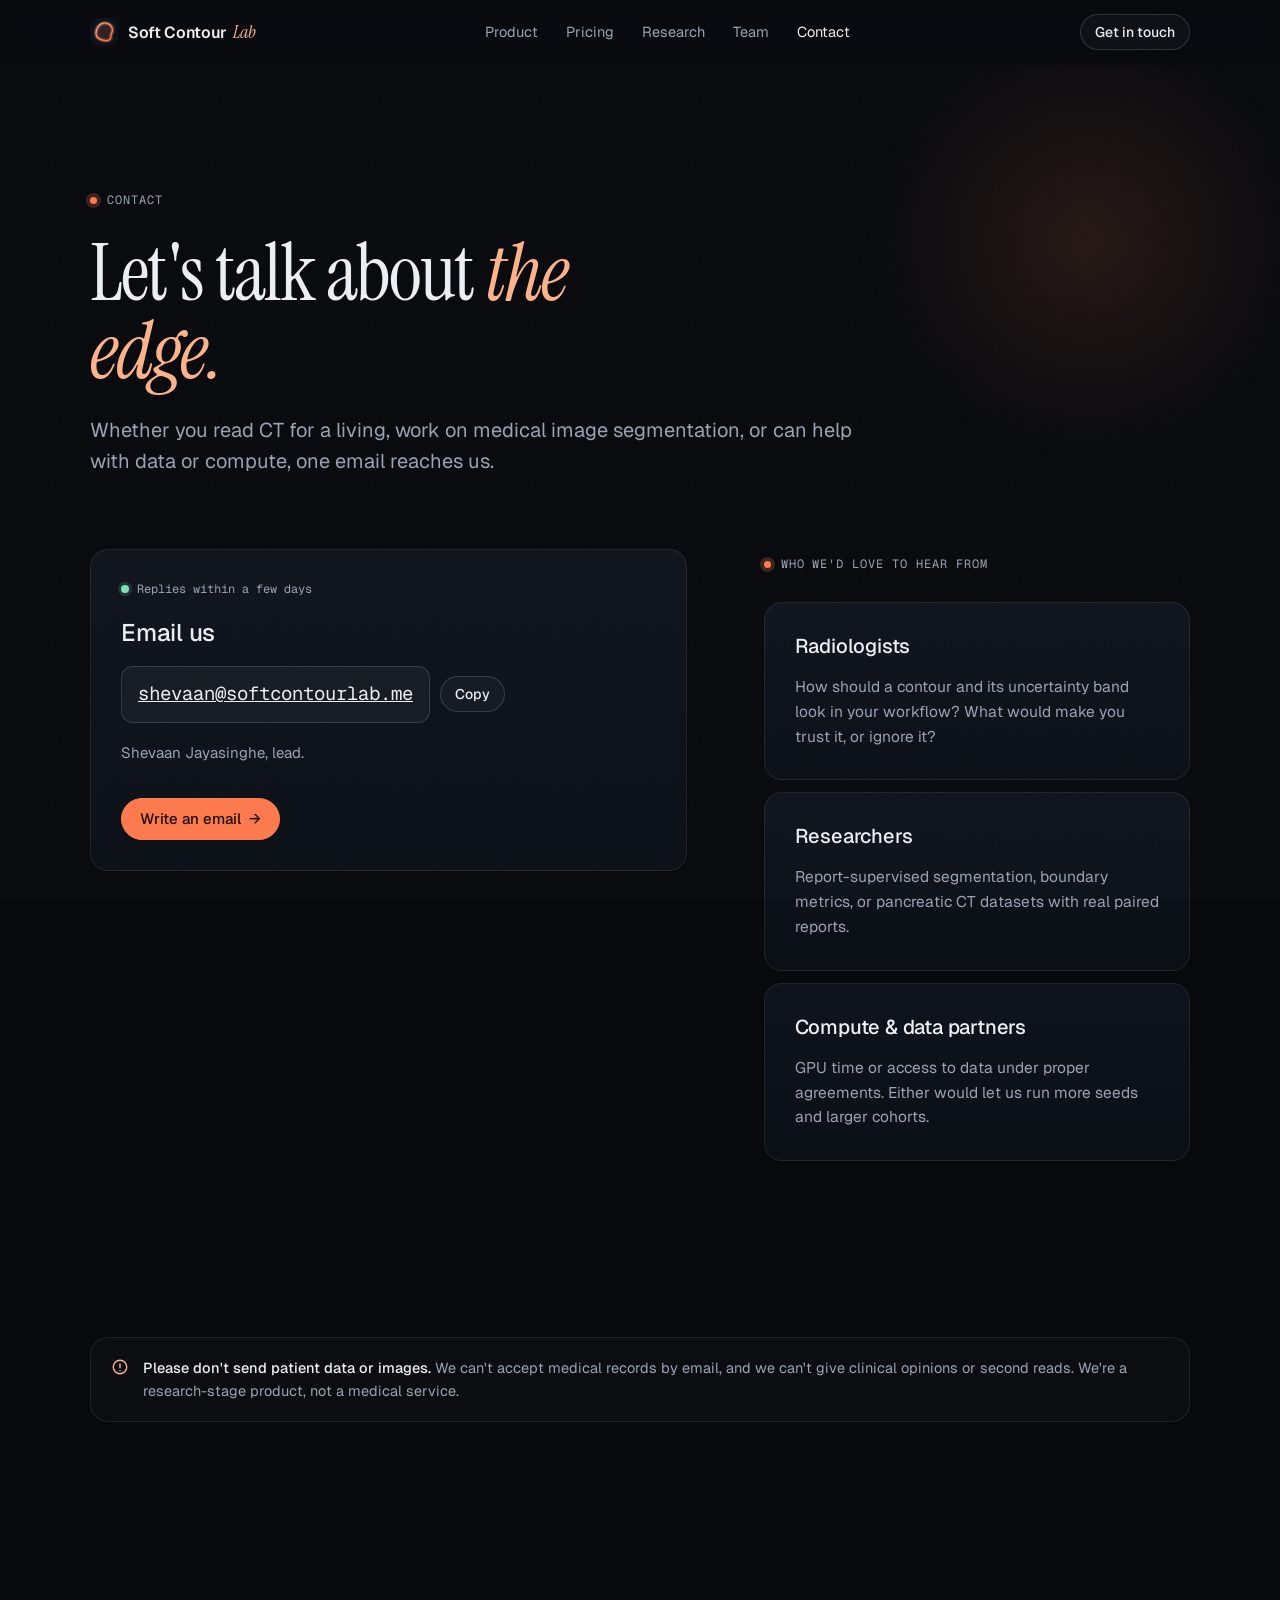
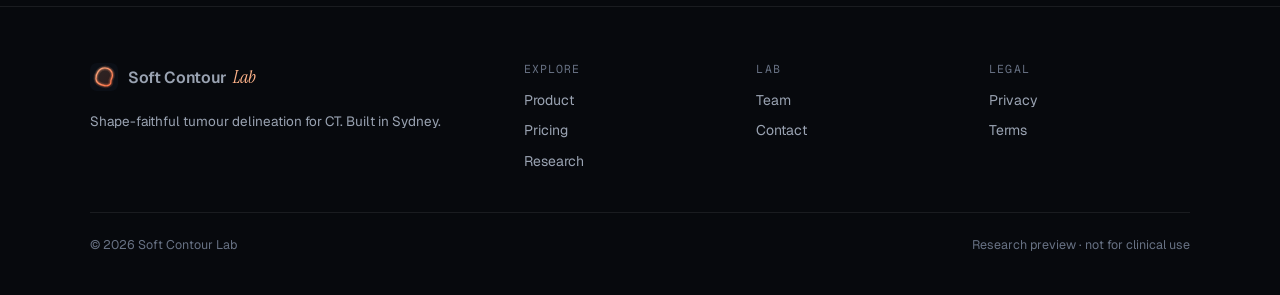
==== contact.html @ 4e27003e "Soft Contour Lab website Static multi-page site for softcontourlab.me, served by GitHub Pages from t" ====
<!doctype html>
<html lang="en-AU" class="no-js">
<head>
  <meta charset="utf-8">
  <meta name="viewport" content="width=device-width, initial-scale=1">
  <title>Contact — Soft Contour Lab</title>
  <meta name="description" content="Get in touch with Soft Contour Lab: radiologist feedback, research collaboration and partnerships.">
  <link rel="canonical" href="https://softcontourlab.me/contact.html">
  <meta property="og:type" content="website">
  <meta property="og:site_name" content="Soft Contour Lab">
  <meta property="og:title" content="Contact — Soft Contour Lab">
  <meta property="og:description" content="Radiologists, researchers and partners: we'd like to hear from you.">
  <meta property="og:image" content="https://softcontourlab.me/assets/brand/og.png">
  <meta name="theme-color" content="#07090d">
  <link rel="icon" href="assets/brand/mark.svg" type="image/svg+xml">
  <link rel="apple-touch-icon" href="assets/brand/apple-touch-icon.png">
  <link rel="preconnect" href="https://fonts.googleapis.com">
  <link rel="preconnect" href="https://fonts.gstatic.com" crossorigin>
  <link href="https://fonts.googleapis.com/css2?family=Geist:wght@400;500;600&family=Geist+Mono:wght@400;500&family=Instrument+Serif:ital@0;1&display=swap" rel="stylesheet">
  <link rel="stylesheet" href="assets/css/site.css">
</head>
<body data-page="contact">
<a class="skip" href="#main">Skip to content</a>

<header class="nav">
  <div class="wrap nav-inner">
    <a class="brand" href="./" aria-label="Soft Contour Lab home">
      <img src="assets/brand/mark.svg" alt="" width="28" height="28">
      <span class="brand-name">Soft Contour <i>Lab</i></span>
    </a>
    <nav aria-label="Primary">
      <ul class="nav-links" id="nav-links">
        <li><a href="./#product" data-page="product">Product</a></li>
        <li><a href="./#pricing" data-page="pricing">Pricing</a></li>
        <li><a href="research.html" data-page="research">Research</a></li>
        <li><a href="team.html" data-page="team">Team</a></li>
        <li><a href="contact.html" data-page="contact">Contact</a></li>
      </ul>
    </nav>
    <div class="nav-cta">
      <a class="btn btn-sm" href="contact.html">Get in touch</a>
      <button class="nav-toggle" type="button" aria-controls="nav-links" aria-expanded="false" aria-label="Menu"><span></span></button>
    </div>
  </div>
</header>

<main id="main">
  <section class="page-head">
    <div class="wrap">
      <p class="eyebrow rise r1">Contact</p>
      <h1 class="display rise r2">Let's talk about <em>the edge.</em></h1>
      <p class="lede rise r3">Whether you read CT for a living, work on medical image segmentation, or can help with data or compute, one email reaches us.</p>
    </div>
  </section>

  <section class="section-tight" style="padding-top:0">
    <div class="wrap split rev">
      <div class="card contact-card reveal">
        <!-- Needs the Namecheap alias shevaan@ → inbox (DEPLOY.md §6) before go-live. -->
        <span class="status">Replies within a few days</span>
        <h2 class="h3" style="font-size:24px">Email us</h2>
        <div class="email-row">
          <a class="email" href="mailto:shevaan@softcontourlab.me?subject=Soft%20Contour%20Lab">shevaan@softcontourlab.me</a>
          <button class="btn btn-sm" type="button" data-copy="shevaan@softcontourlab.me">Copy</button>
        </div>
        <p class="muted" style="font-size:15px">Shevaan Jayasinghe, lead.</p>
        <a class="btn btn-contour" href="mailto:shevaan@softcontourlab.me?subject=Soft%20Contour%20Lab" style="align-self:flex-start">Write an email <span class="arrow" aria-hidden="true">→</span></a>
      </div>

      <div class="stack">
        <p class="eyebrow">Who we'd love to hear from</p>
        <div class="grid" style="gap:12px">
          <article class="card reveal">
            <h3 class="h3">Radiologists</h3>
            <p class="mt-s">How should a contour and its uncertainty band look in your workflow? What would make you trust it, or ignore it?</p>
          </article>
          <article class="card reveal d1">
            <h3 class="h3">Researchers</h3>
            <p class="mt-s">Report-supervised segmentation, boundary metrics, or pancreatic CT datasets with real paired reports.</p>
          </article>
          <article class="card reveal d2">
            <h3 class="h3">Compute &amp; data partners</h3>
            <p class="mt-s">GPU time or access to data under proper agreements. Either would let us run more seeds and larger cohorts.</p>
          </article>
        </div>
      </div>
    </div>
  </section>

  <section class="section-tight">
    <div class="wrap">
      <div class="note reveal">
        <svg width="18" height="18" viewBox="0 0 24 24" fill="none" stroke="currentColor" stroke-width="1.8" stroke-linecap="round"><circle cx="12" cy="12" r="9"/><path d="M12 8v5M12 16.5v.01"/></svg>
        <div><b>Please don't send patient data or images.</b> We can't accept medical records by email, and we can't give clinical opinions or second reads. We're a research-stage product, not a medical service.</div>
      </div>
    </div>
  </section>
</main>

<footer class="footer">
  <div class="wrap">
    <div class="footer-grid">
      <div>
        <a class="brand" href="./"><img src="assets/brand/mark.svg" alt="" width="28" height="28"><span class="brand-name">Soft Contour <i>Lab</i></span></a>
        <p class="disclaimer">Shape-faithful tumour delineation for CT. Built in Sydney.</p>
      </div>
      <div>
        <h4>Explore</h4>
        <ul><li><a href="./#product">Product</a></li><li><a href="./#pricing">Pricing</a></li><li><a href="research.html">Research</a></li></ul>
      </div>
      <div>
        <h4>Lab</h4>
        <ul><li><a href="team.html">Team</a></li><li><a href="contact.html">Contact</a></li></ul>
      </div>
      <div>
        <h4>Legal</h4>
        <ul><li><a href="privacy.html">Privacy</a></li><li><a href="terms.html">Terms</a></li></ul>
      </div>
    </div>
    <div class="fine"><span>© <span id="year">2026</span> Soft Contour Lab</span><span>Research preview · not for clinical use</span></div>
  </div>
</footer>

<script src="assets/js/site.js" defer></script>
</body>
</html>
---- assets/css/site.css ----
/* Soft Contour Lab — "reading room" design system.
   Greyscale everywhere; warm coral is reserved for the contour, like an overlay on a CT. */

:root {
  --bg: #07090d;
  --bg-2: #0b0f16;
  --panel: #0f141c;
  --panel-2: #141a24;
  --line: rgba(255, 255, 255, 0.08);
  --line-2: rgba(255, 255, 255, 0.14);
  --text: #eceff4;
  --muted: #9aa3b2;
  --dim: #677183;
  --contour: #ff7a4d;
  --contour-soft: #ffb38a;
  --contour-glow: rgba(255, 122, 77, 0.22);
  --prior: #8fb3ff;          /* the "hard sphere" baseline colour */
  --ok: #7ee0b5;
  --radius: 18px;
  --radius-sm: 10px;
  --maxw: 1180px;
  --gutter: clamp(16px, 4vw, 40px);
  --font-sans: "Geist", ui-sans-serif, system-ui, -apple-system, "Segoe UI", sans-serif;
  --font-serif: "Instrument Serif", ui-serif, Georgia, serif;
  --font-mono: "Geist Mono", ui-monospace, "SF Mono", Menlo, monospace;
  color-scheme: dark;
}

*, *::before, *::after { box-sizing: border-box; }
html { -webkit-text-size-adjust: 100%; scroll-behavior: smooth; }
@media (prefers-reduced-motion: reduce) { html { scroll-behavior: auto; } }

body {
  margin: 0;
  background: var(--bg);
  color: var(--text);
  font-family: var(--font-sans);
  font-size: 17px;
  line-height: 1.6;
  -webkit-font-smoothing: antialiased;
  text-rendering: optimizeLegibility;
  overflow-x: hidden;
}

/* film grain, very faint — gives the dark a scanner-room texture */
body::before {
  content: "";
  position: fixed; inset: 0;
  pointer-events: none; z-index: 100;
  opacity: 0.035;
  background-image: url("data:image/svg+xml,%3Csvg xmlns='http://www.w3.org/2000/svg' width='160' height='160'%3E%3Cfilter id='n'%3E%3CfeTurbulence type='fractalNoise' baseFrequency='.9' numOctaves='2' stitchTiles='stitch'/%3E%3C/filter%3E%3Crect width='100%25' height='100%25' filter='url(%23n)'/%3E%3C/svg%3E");
}

img, svg, canvas { display: block; max-width: 100%; }
a { color: inherit; }
::selection { background: var(--contour); color: #120804; }
:focus-visible { outline: 2px solid var(--contour); outline-offset: 3px; border-radius: 6px; }

.skip {
  position: absolute; left: -999px; top: 8px; z-index: 200;
  background: var(--text); color: var(--bg); padding: 8px 14px; border-radius: 8px;
}
.skip:focus { left: 8px; }

.wrap { max-width: var(--maxw); margin: 0 auto; padding: 0 var(--gutter); }

/* ───────── type ───────── */
h1, h2, h3, h4 { margin: 0; font-weight: 500; letter-spacing: -0.02em; line-height: 1.08; }
.display {
  font-family: var(--font-serif);
  font-weight: 400;
  font-size: clamp(44px, 7.4vw, 92px);
  letter-spacing: -0.025em;
  line-height: 0.98;
}
.display em, .h2 em { font-style: italic; color: var(--contour-soft); }
.h2 {
  font-family: var(--font-serif);
  font-weight: 400;
  font-size: clamp(34px, 4.6vw, 56px);
  letter-spacing: -0.02em;
  line-height: 1.02;
}
.h3 { font-size: 20px; letter-spacing: -0.01em; line-height: 1.3; }
.lede { font-size: clamp(17px, 1.6vw, 20px); color: var(--muted); max-width: 62ch; line-height: 1.55; }
.muted { color: var(--muted); }
.dim { color: var(--dim); }
p { margin: 0 0 1em; }
p:last-child { margin-bottom: 0; }

.eyebrow {
  display: inline-flex; align-items: center; gap: 10px;
  font-family: var(--font-mono);
  font-size: 12px; letter-spacing: 0.08em; text-transform: uppercase;
  color: var(--muted);
}
.eyebrow::before {
  content: ""; width: 7px; height: 7px; border-radius: 50%;
  background: var(--contour);
  box-shadow: 0 0 0 4px var(--contour-glow);
}
.mono { font-family: var(--font-mono); font-size: 13px; letter-spacing: 0.01em; }

/* ───────── nav ───────── */
.nav {
  position: sticky; top: 0; z-index: 50;
  backdrop-filter: saturate(140%) blur(14px);
  -webkit-backdrop-filter: saturate(140%) blur(14px);
  background: rgba(7, 9, 13, 0.72);
  border-bottom: 1px solid transparent;
  transition: border-color 0.3s;
}
.nav.scrolled { border-bottom-color: var(--line); }
.nav-inner { display: flex; align-items: center; justify-content: space-between; height: 64px; gap: 24px; }
.brand { display: inline-flex; align-items: center; gap: 10px; text-decoration: none; }
.brand img { width: 28px; height: 28px; }
.brand-name { font-weight: 600; font-size: 16px; letter-spacing: -0.02em; white-space: nowrap; }
.brand-name i { font-family: var(--font-serif); font-weight: 400; font-size: 18px; color: var(--contour-soft); margin-left: 2px; }

.nav-links { display: flex; align-items: center; gap: 4px; list-style: none; margin: 0; padding: 0; }
.nav-links a {
  display: block; padding: 8px 12px; border-radius: 8px;
  font-size: 14.5px; color: var(--muted); text-decoration: none;
  transition: color 0.2s, background 0.2s;
}
.nav-links a:hover { color: var(--text); background: rgba(255,255,255,0.04); }
.nav-links a[aria-current="page"] { color: var(--text); }
.nav-cta { display: flex; align-items: center; gap: 10px; }
.nav-toggle {
  display: none; width: 40px; height: 40px; border-radius: 10px;
  border: 1px solid var(--line-2); background: transparent; color: var(--text); cursor: pointer;
}
.nav-toggle span, .nav-toggle span::before, .nav-toggle span::after {
  display: block; width: 16px; height: 1.5px; background: currentColor; margin: 0 auto; position: relative; transition: transform .25s;
}
.nav-toggle span::before, .nav-toggle span::after { content: ""; position: absolute; left: 0; }
.nav-toggle span::before { top: -5px; }
.nav-toggle span::after { top: 5px; }
.nav-toggle[aria-expanded="true"] span { background: transparent; }
.nav-toggle[aria-expanded="true"] span::before { transform: translateY(5px) rotate(45deg); }
.nav-toggle[aria-expanded="true"] span::after { transform: translateY(-5px) rotate(-45deg); }

@media (max-width: 860px) {
  .nav-toggle { display: block; }
  .nav-cta .btn { display: none; }
  .nav-links {
    position: fixed; inset: 64px 0 auto 0;
    flex-direction: column; align-items: stretch; gap: 0;
    padding: 12px var(--gutter) 24px;
    background: rgba(7, 9, 13, 0.97);
    border-bottom: 1px solid var(--line);
    transform: translateY(-8px); opacity: 0; visibility: hidden;
    transition: opacity .2s, transform .2s, visibility .2s;
  }
  .nav-links.open { transform: none; opacity: 1; visibility: visible; }
  .nav-links a { padding: 14px 4px; font-size: 18px; border-bottom: 1px solid var(--line); border-radius: 0; }
  .nav-links .mobile-only { display: block; }
}
.mobile-only { display: none; }

/* ───────── buttons ───────── */
.btn {
  display: inline-flex; align-items: center; justify-content: center; gap: 8px;
  height: 42px; padding: 0 18px; border-radius: 999px;
  font: 500 15px/1 var(--font-sans); text-decoration: none; white-space: nowrap;
  border: 1px solid var(--line-2); color: var(--text); background: rgba(255,255,255,0.03);
  cursor: pointer; transition: background .2s, border-color .2s, transform .2s, box-shadow .2s;
}
.btn:hover { background: rgba(255,255,255,0.07); border-color: rgba(255,255,255,0.24); }
.btn-primary {
  background: var(--text); color: #0a0c10; border-color: var(--text);
}
.btn-primary:hover { background: #fff; box-shadow: 0 0 0 6px rgba(255,255,255,0.06); }
.btn-contour {
  background: var(--contour); color: #1a0a03; border-color: var(--contour);
}
.btn-contour:hover { background: #ff8c63; box-shadow: 0 0 0 6px var(--contour-glow); }
.btn-sm { height: 36px; padding: 0 14px; font-size: 14px; }
.btn .arrow { transition: transform .2s; }
.btn:hover .arrow { transform: translateX(3px); }

/* ───────── sections ───────── */
section { position: relative; }
.section { padding: clamp(72px, 11vw, 140px) 0; }
.section-tight { padding: clamp(48px, 7vw, 88px) 0; }
.section-head { max-width: 760px; margin-bottom: clamp(36px, 5vw, 64px); }
.section-head .eyebrow { margin-bottom: 18px; }
.section-head .lede { margin-top: 18px; }
.center { text-align: center; margin-left: auto; margin-right: auto; }
.center .lede { margin-left: auto; margin-right: auto; }
.divider { height: 1px; background: linear-gradient(90deg, transparent, var(--line-2), transparent); border: 0; margin: 0; }

/* ───────── hero ───────── */
.hero { padding: clamp(56px, 9vw, 112px) 0 0; overflow: hidden; }
.hero-copy { text-align: center; max-width: 920px; margin: 0 auto; }
.hero-copy .eyebrow { margin-bottom: 26px; }
.hero-copy .lede { margin: 26px auto 0; }
.hero-actions { display: flex; gap: 12px; justify-content: center; flex-wrap: wrap; margin-top: 34px; }
.hero-note { margin-top: 18px; font-size: 13px; color: var(--dim); font-family: var(--font-mono); }

.hero-stage { position: relative; margin-top: clamp(48px, 7vw, 80px); padding-bottom: clamp(56px, 8vw, 96px); }
.hero-stage::before {
  /* warm sunrise glow behind the viewer */
  content: ""; position: absolute; left: 50%; top: 8%;
  width: min(1100px, 120vw); height: 70%;
  transform: translateX(-50%);
  background: radial-gradient(closest-side, rgba(255,122,77,0.20), rgba(255,122,77,0.06) 55%, transparent 75%);
  filter: blur(30px); pointer-events: none;
}

/* ───────── viewer mock ───────── */
.viewer {
  position: relative; max-width: 1040px; margin: 0 auto;
  border-radius: 20px; padding: 1px;
  background: linear-gradient(180deg, rgba(255,255,255,0.18), rgba(255,255,255,0.04) 40%, rgba(255,255,255,0.02));
  box-shadow: 0 40px 120px -30px rgba(0,0,0,0.9), 0 0 0 1px rgba(0,0,0,0.6);
}
.viewer-inner { border-radius: 19px; overflow: hidden; background: #090c11; }
.corner { position: absolute; width: 14px; height: 14px; border-color: rgba(255,255,255,0.5); border-style: solid; }
.corner.tl { top: -8px; left: -8px; border-width: 1px 0 0 1px; }
.corner.tr { top: -8px; right: -8px; border-width: 1px 1px 0 0; }
.corner.bl { bottom: -8px; left: -8px; border-width: 0 0 1px 1px; }
.corner.br { bottom: -8px; right: -8px; border-width: 0 1px 1px 0; }

.viewer-bar {
  display: flex; align-items: center; gap: 14px; height: 46px; padding: 0 14px;
  border-bottom: 1px solid var(--line); background: #0c1017;
}
.dots { display: flex; gap: 6px; }
.dots i { width: 10px; height: 10px; border-radius: 50%; background: #262c37; }
.viewer-title { font-family: var(--font-mono); font-size: 12px; color: var(--muted); white-space: nowrap; overflow: hidden; text-overflow: ellipsis; min-width: 0; }
@media (max-width: 480px) { .viewer-title .opt { display: none; } }
.viewer-title b { color: var(--text); font-weight: 500; }
.viewer-badge {
  margin-left: auto; font-family: var(--font-mono); font-size: 11px; letter-spacing: .06em; text-transform: uppercase;
  color: var(--contour-soft); border: 1px solid rgba(255,122,77,0.35); border-radius: 999px; padding: 3px 9px;
}

.viewer-body { display: grid; grid-template-columns: 220px 1fr 240px; min-height: 460px; }
.viewer-side { border-right: 1px solid var(--line); padding: 16px; display: flex; flex-direction: column; gap: 18px; background: #0a0d13; }
.viewer-side.right { border-right: 0; border-left: 1px solid var(--line); }
.side-label { font-family: var(--font-mono); font-size: 10.5px; letter-spacing: .1em; text-transform: uppercase; color: var(--dim); margin-bottom: 8px; }
.upload {
  border: 1px dashed var(--line-2); border-radius: 12px; padding: 14px; text-align: center;
  font-size: 13px; color: var(--muted);
}
.upload svg { margin: 0 auto 8px; color: var(--contour-soft); }
.file { display: flex; align-items: center; gap: 10px; padding: 9px 10px; border-radius: 10px; background: rgba(255,255,255,0.03); border: 1px solid var(--line); font-size: 12.5px; }
.file .pip { width: 8px; height: 8px; border-radius: 50%; background: var(--ok); box-shadow: 0 0 0 3px rgba(126,224,181,.15); flex: none; }
.file span { overflow: hidden; text-overflow: ellipsis; white-space: nowrap; }
.steps-mini { list-style: none; margin: 0; padding: 0; display: grid; gap: 8px; font-size: 12.5px; color: var(--muted); }
.steps-mini li { display: flex; gap: 8px; align-items: center; }
.steps-mini li::before { content: ""; width: 14px; height: 14px; border-radius: 50%; border: 1px solid var(--line-2); flex: none; }
.steps-mini li.done::before { background: var(--ok); border-color: var(--ok); box-shadow: inset 0 0 0 3px #0a0d13; }
.steps-mini li.active { color: var(--text); }
.steps-mini li.active::before { border-color: var(--contour); box-shadow: 0 0 0 3px var(--contour-glow); }

.viewer-canvas { position: relative; background: #000; display: grid; place-items: center; overflow: hidden; }
.viewer-canvas canvas { width: 100%; height: 100%; aspect-ratio: 1 / 1; max-height: 520px; object-fit: contain; }
.hud { position: absolute; font-family: var(--font-mono); font-size: 11px; color: rgba(255,255,255,0.55); pointer-events: none; line-height: 1.5; }
.hud.tl { top: 12px; left: 14px; } .hud.tr { top: 12px; right: 14px; text-align: right; }
.hud.bl { bottom: 12px; left: 14px; } .hud.br { bottom: 12px; right: 14px; text-align: right; }
.hud .warn { color: var(--contour-soft); }

.seg { display: grid; grid-template-columns: 1fr 1fr; padding: 3px; border-radius: 10px; background: rgba(255,255,255,0.04); border: 1px solid var(--line); }
.seg button {
  font: 500 12.5px/1 var(--font-sans); color: var(--muted); background: transparent; border: 0; padding: 9px 6px; border-radius: 8px; cursor: pointer;
}
.seg button[aria-pressed="true"] { background: var(--panel-2); color: var(--text); box-shadow: 0 1px 0 rgba(255,255,255,0.06) inset; }
.legend { display: grid; gap: 9px; font-size: 12.5px; color: var(--muted); }
.legend div { display: flex; align-items: center; gap: 10px; }
.sw { width: 22px; height: 10px; border-radius: 3px; flex: none; }
.sw.core { background: var(--contour); }
.sw.band { background: linear-gradient(90deg, rgba(255,122,77,.5), rgba(255,122,77,.08)); }
.sw.sphere { border: 1.5px dashed var(--prior); height: 12px; }
.explain { font-size: 12.5px; color: var(--muted); line-height: 1.55; }
.explain b { color: var(--text); font-weight: 500; }

@media (max-width: 960px) {
  .viewer-body { grid-template-columns: 1fr; }
  .viewer-side.left { display: none; }
  .viewer-side.right { border-left: 0; border-top: 1px solid var(--line); }
}

/* ───────── strip ───────── */
.strip {
  display: flex; flex-wrap: wrap; justify-content: center; gap: 10px 28px;
  font-family: var(--font-mono); font-size: 12.5px; color: var(--dim);
  padding: 22px 0; border-top: 1px solid var(--line); border-bottom: 1px solid var(--line);
}
.strip span { display: inline-flex; align-items: center; gap: 8px; }
.strip span::before { content: ""; width: 5px; height: 5px; border-radius: 50%; background: var(--dim); }

/* ───────── cards / grids ───────── */
.grid { display: grid; gap: 16px; }
.g2 { grid-template-columns: repeat(2, minmax(0,1fr)); }
.g3 { grid-template-columns: repeat(3, minmax(0,1fr)); }
.g4 { grid-template-columns: repeat(4, minmax(0,1fr)); }
@media (max-width: 960px) { .g3, .g4 { grid-template-columns: repeat(2, minmax(0,1fr)); } }
@media (max-width: 640px) { .g2, .g3, .g4 { grid-template-columns: 1fr; } }

.card {
  position: relative; border-radius: var(--radius); padding: clamp(22px, 3vw, 30px);
  background: linear-gradient(180deg, var(--panel), var(--bg-2));
  border: 1px solid var(--line);
  overflow: hidden;
}
.card.hover { transition: border-color .25s, transform .25s; }
.card.hover:hover { border-color: var(--line-2); transform: translateY(-2px); }
.card .num { font-family: var(--font-mono); font-size: 12px; color: var(--dim); margin-bottom: 36px; display: block; }
.card h3 { margin-bottom: 10px; }
.card p { color: var(--muted); font-size: 15.5px; }
.card .tag {
  display: inline-block; font-family: var(--font-mono); font-size: 11px; letter-spacing: .06em; text-transform: uppercase;
  padding: 4px 9px; border-radius: 999px; border: 1px solid var(--line-2); color: var(--muted); margin-bottom: 18px;
}
.tag.null { color: #c6cedb; }
.tag.done { color: var(--ok); border-color: rgba(126,224,181,.3); }
.tag.open { color: var(--contour-soft); border-color: rgba(255,122,77,.35); }
.tag.plan { color: var(--prior); border-color: rgba(143,179,255,.3); }

/* step flow */
.flow { counter-reset: s; }
.flow .card { padding-top: 26px; }
.flow .icon {
  width: 44px; height: 44px; border-radius: 12px; display: grid; place-items: center; margin-bottom: 26px;
  background: rgba(255,122,77,0.08); border: 1px solid rgba(255,122,77,0.22); color: var(--contour-soft);
}

/* stat blocks with citations */
.stat { display: flex; flex-direction: column; gap: 12px; }
.stat .big {
  font-family: var(--font-serif); font-size: clamp(56px, 7vw, 88px); line-height: .9; letter-spacing: -0.03em;
  color: var(--text);
}
.stat .big small { font-size: .45em; color: var(--muted); margin-left: 4px; letter-spacing: 0; }
.stat .big.contour { color: var(--contour-soft); }
.stat .cap { font-size: 15.5px; color: var(--text); line-height: 1.45; }
.stat .src { font-family: var(--font-mono); font-size: 11.5px; color: var(--dim); border-top: 1px solid var(--line); padding-top: 12px; margin-top: auto; }

/* comparison */
.compare { display: grid; grid-template-columns: 1fr 1fr; gap: 16px; }
@media (max-width: 760px) { .compare { grid-template-columns: 1fr; } }
.compare .card svg { width: 100%; height: auto; margin-bottom: 22px; border-radius: 12px; background: #030406; }

/* bars (native re-draw of real figures) */
.bars { display: grid; gap: 22px; }
.bar-row .bar-label { display: flex; justify-content: space-between; gap: 12px; font-size: 14.5px; margin-bottom: 8px; }
.bar-row .bar-label b { font-weight: 500; }
.bar-track { height: 12px; border-radius: 999px; background: rgba(255,255,255,0.05); overflow: hidden; }
.bar-fill { height: 100%; border-radius: 999px; width: 0; transition: width 1.2s cubic-bezier(.2,.7,.2,1); }
.in .bar-fill { width: var(--w); }
.bar-fill.c { background: linear-gradient(90deg, var(--contour), var(--contour-soft)); }
.bar-fill.p { background: linear-gradient(90deg, #5d7fd6, var(--prior)); }
.bar-fill.g { background: linear-gradient(90deg, #4a5262, #8a93a3); }
.bar-note, .card p.bar-note { font-family: var(--font-mono); font-size: 11.5px; color: var(--dim); margin-top: 6px; }

/* data table */
.table-wrap { overflow-x: auto; border: 1px solid var(--line); border-radius: var(--radius); }
table { width: 100%; border-collapse: collapse; font-size: 15px; min-width: 560px; }
th, td { text-align: left; padding: 14px 18px; border-bottom: 1px solid var(--line); }
th { font-family: var(--font-mono); font-weight: 400; font-size: 11.5px; letter-spacing: .06em; text-transform: uppercase; color: var(--dim); background: var(--bg-2); }
td.n { font-family: var(--font-mono); font-variant-numeric: tabular-nums; }
tr:last-child td { border-bottom: 0; }
caption { caption-side: bottom; text-align: left; padding: 14px 18px; font-size: 13px; color: var(--dim); }

/* figures */
figure { margin: 0; }
.figure {
  border-radius: var(--radius); overflow: hidden; border: 1px solid var(--line); background: var(--panel);
}
.figure a { display: block; background: #f7f8fa; }
.figure img { width: 100%; height: auto; }
.figure figcaption { padding: 16px 20px; font-size: 14px; color: var(--muted); border-top: 1px solid var(--line); }
.figure figcaption b { color: var(--text); font-weight: 500; }

/* split layout */
.split { display: grid; grid-template-columns: minmax(0, 5fr) minmax(0, 7fr); gap: clamp(32px, 6vw, 88px); align-items: start; }
.split.rev { grid-template-columns: minmax(0, 7fr) minmax(0, 5fr); }
@media (max-width: 900px) { .split, .split.rev { grid-template-columns: 1fr; } }
.sticky { position: sticky; top: 96px; }
@media (max-width: 900px) { .sticky { position: static; } }

/* lists */
.checks { list-style: none; padding: 0; margin: 0; display: grid; gap: 14px; }
.checks li { display: grid; grid-template-columns: 22px 1fr; gap: 12px; color: var(--muted); font-size: 15.5px; }
.checks li::before {
  content: ""; width: 18px; height: 18px; margin-top: 3px; border-radius: 50%;
  border: 1.5px solid var(--contour); box-shadow: inset 0 0 0 3px var(--bg), inset 0 0 0 9px rgba(255,122,77,.5);
}
.checks.x li::before { border-color: var(--dim); box-shadow: none; background: linear-gradient(45deg, transparent 45%, var(--dim) 45% 55%, transparent 55%); }
.checks b { color: var(--text); font-weight: 500; }

/* timeline */
.timeline { display: grid; grid-template-columns: repeat(4, minmax(0,1fr)); gap: 40px 0; }
.tl-item { padding: 22px 22px 0 0; position: relative; border-top: 1px solid var(--line); }
.tl-item::before { content: ""; position: absolute; top: -5px; left: 0; width: 9px; height: 9px; border-radius: 50%; background: var(--bg); border: 1.5px solid var(--dim); }
.tl-item.now::before { border-color: var(--contour); background: var(--contour); box-shadow: 0 0 0 5px var(--contour-glow); }
.tl-item.done::before { border-color: var(--ok); background: var(--ok); }
.tl-item.vision::before { border-color: var(--contour-soft); }
.tl-item.vision .tl-date { color: var(--contour-soft); }
.tl-date { font-family: var(--font-mono); font-size: 12px; letter-spacing: .06em; text-transform: uppercase; color: var(--dim); margin-bottom: 6px; }
.tl-item.now .tl-date { color: var(--contour); }
.tl-title { font-weight: 500; font-size: 16px; margin-bottom: 4px; }
.tl-item p { font-size: 14.5px; color: var(--muted); }
@media (max-width: 960px) { .timeline { grid-template-columns: repeat(2, minmax(0,1fr)); } }
@media (max-width: 600px) {
  .timeline { grid-template-columns: 1fr; gap: 0; border-left: 1px solid var(--line); margin-left: 5px; }
  .tl-item { padding: 0 0 26px 24px; border-top: 0; }
  .tl-item::before { top: 5px; left: -5px; }
}

/* team (Origin-style tiles) */
.team-group { margin-bottom: clamp(40px, 6vw, 72px); }
.team-group-head { display: flex; align-items: baseline; justify-content: space-between; gap: 16px; flex-wrap: wrap; padding-bottom: 16px; margin-bottom: 18px; border-bottom: 1px solid var(--line); }
.team-group-head h3 { font-size: 18px; }
.team-group-head p { font-size: 14.5px; color: var(--muted); max-width: 60ch; }
.person { display: flex; flex-direction: column; gap: 14px; min-height: 100%; }
.person .who { font-family: var(--font-mono); font-size: 11px; letter-spacing: .12em; text-transform: uppercase; color: var(--dim); }
.avatar {
  width: 72px; height: 72px; border-radius: 50%; position: relative; overflow: hidden; flex: none;
  display: grid; place-items: center;
  background: radial-gradient(circle at 30% 25%, #232a36, #0c1017 70%);
  border: 1px solid var(--line-2);
  font-family: var(--font-serif); font-size: 28px; color: var(--text); letter-spacing: -0.02em;
}
.avatar::after {
  /* a soft-contour ring around each monogram, echoing the logo */
  content: ""; position: absolute; inset: 5px; border-radius: 46% 54% 50% 50% / 52% 44% 56% 48%;
  border: 1.5px solid rgba(255,122,77,.55);
  box-shadow: 0 0 0 4px rgba(255,122,77,.08);
}
.avatar img { position: absolute; inset: 0; width: 100%; height: 100%; object-fit: cover; }
.avatar:has(img)::after { display: none; }
.person h3 { font-size: 19px; }
.person .role { color: var(--contour-soft); font-size: 14px; margin-top: -8px; }
.person p { font-size: 14.5px; color: var(--muted); }

.team-grid { grid-template-columns: repeat(4, minmax(0,1fr)); gap: 14px; }
@media (max-width: 960px) { .team-grid { grid-template-columns: repeat(2, minmax(0,1fr)); } }
.team-card { align-items: center; text-align: center; padding: 26px 16px 28px; gap: 12px; }
.team-card .avatar { width: 84px; height: 84px; font-size: 30px; margin: 6px 0 4px; }
.team-card h3 { font-size: 17px; line-height: 1.3; }
.team-card .role { margin-top: -4px; font-size: 13.5px; line-height: 1.4; }
@media (max-width: 480px) { .team-card { padding: 20px 10px 22px; } .team-card .avatar { width: 64px; height: 64px; font-size: 24px; } .team-card h3 { font-size: 15px; } .team-card .role { font-size: 12.5px; } }

/* callouts */
.note {
  display: grid; grid-template-columns: auto 1fr; gap: 14px; align-items: start;
  border: 1px solid var(--line); border-radius: var(--radius); padding: 18px 20px;
  background: rgba(255,255,255,0.02); font-size: 14.5px; color: var(--muted);
}
.note b { color: var(--text); font-weight: 500; }
.note svg { color: var(--contour-soft); margin-top: 2px; }

/* big CTA */
.cta {
  position: relative; overflow: hidden; text-align: center;
  border-radius: 28px; border: 1px solid var(--line-2);
  padding: clamp(48px, 8vw, 96px) var(--gutter);
  background:
    radial-gradient(60% 90% at 50% 120%, rgba(255,122,77,.26), transparent 70%),
    linear-gradient(180deg, var(--panel), var(--bg));
}
.cta .h2 { max-width: 16ch; margin: 0 auto; }
.cta .lede { margin: 18px auto 0; }
.cta .hero-actions { margin-top: 30px; }
.cta-rings { position: absolute; left: 50%; bottom: -160%; transform: translateX(-50%); width: min(1100px, 160vw); opacity: .4; pointer-events: none; }
.cta > :not(.cta-rings) { position: relative; }

/* page header (inner pages) */
.page-head { padding: clamp(64px, 10vw, 120px) 0 clamp(40px, 6vw, 72px); position: relative; overflow: hidden; }
.page-head .display { font-size: clamp(44px, 6.4vw, 80px); max-width: 16ch; }
.page-head .eyebrow { margin-bottom: 24px; }
.page-head .lede { margin-top: 24px; }
.page-head::after {
  content: ""; position: absolute; right: -10%; top: -30%; width: 640px; height: 640px; pointer-events: none;
  background: radial-gradient(closest-side, rgba(255,122,77,.12), transparent 70%);
}

/* contact */
.contact-card { display: flex; flex-direction: column; gap: 18px; }
.email-row { display: flex; flex-wrap: wrap; gap: 10px; align-items: center; }
.email {
  font-family: var(--font-mono); font-size: clamp(15px, 2vw, 19px); padding: 12px 16px; border-radius: 12px;
  background: rgba(255,255,255,0.04); border: 1px solid var(--line-2); word-break: break-all;
}
.status { display: inline-flex; align-items: center; gap: 8px; font-family: var(--font-mono); font-size: 12px; color: var(--muted); }
.status::before { content: ""; width: 8px; height: 8px; border-radius: 50%; background: var(--ok); box-shadow: 0 0 0 3px rgba(126,224,181,.15); }
.status.pending::before { background: #e8c46a; box-shadow: 0 0 0 3px rgba(232,196,106,.15); }

/* footer */
.footer { border-top: 1px solid var(--line); padding: 56px 0 40px; margin-top: clamp(56px, 8vw, 96px); font-size: 14px; color: var(--muted); }
.footer-grid { display: grid; grid-template-columns: 2fr 1fr 1fr 1fr; gap: 32px; }
@media (max-width: 760px) { .footer-grid { grid-template-columns: 1fr 1fr; } .footer-grid > :first-child { grid-column: 1 / -1; } }
.footer h4 { font-family: var(--font-mono); font-weight: 400; font-size: 11.5px; letter-spacing: .1em; text-transform: uppercase; color: var(--dim); margin-bottom: 14px; }
.footer ul { list-style: none; padding: 0; margin: 0; display: grid; gap: 8px; }
.footer a { text-decoration: none; }
.footer a:hover { color: var(--text); }
.footer .fine { margin-top: 40px; padding-top: 22px; border-top: 1px solid var(--line); font-size: 12.5px; color: var(--dim); display: flex; justify-content: space-between; gap: 16px; flex-wrap: wrap; }
.footer .disclaimer { max-width: 52ch; margin-top: 14px; font-size: 13.5px; }

/* reveal on scroll */
.reveal { opacity: 0; transform: translateY(18px); transition: opacity .8s cubic-bezier(.2,.7,.2,1), transform .8s cubic-bezier(.2,.7,.2,1); }
.reveal.in { opacity: 1; transform: none; }
.reveal.d1 { transition-delay: .08s; } .reveal.d2 { transition-delay: .16s; } .reveal.d3 { transition-delay: .24s; }
.no-js .reveal { opacity: 1; transform: none; }
.no-js .bar-fill { width: var(--w); }
@media (prefers-reduced-motion: reduce) {
  .reveal { opacity: 1; transform: none; transition: none; }
  .bar-fill { transition: none; width: var(--w); }
}

/* hero load choreography */
.rise { animation: rise .9s cubic-bezier(.2,.7,.2,1) both; }
.rise.r1 { animation-delay: .05s; } .rise.r2 { animation-delay: .15s; } .rise.r3 { animation-delay: .28s; } .rise.r4 { animation-delay: .42s; } .rise.r5 { animation-delay: .6s; }
@keyframes rise { from { opacity: 0; transform: translateY(16px); } to { opacity: 1; transform: none; } }
@media (prefers-reduced-motion: reduce) { .rise { animation: none; } }

.link { color: var(--contour-soft); text-decoration: underline; text-decoration-color: rgba(255,179,138,.35); text-underline-offset: 3px; }
.link:hover { text-decoration-color: currentColor; }
.stack > * + * { margin-top: 16px; }
.mt-s { margin-top: 16px; } .mt-m { margin-top: 32px; } .mt-l { margin-top: 56px; }

/* legal pages */
.legal > * { max-width: 720px; }
.legal h2 { font-size: 19px; margin: 40px 0 12px; letter-spacing: -0.01em; }
.legal h2:first-child { margin-top: 0; }
.legal p, .legal li { color: var(--muted); font-size: 16px; }
.legal b { color: var(--text); font-weight: 500; }
.legal ul { padding-left: 20px; margin: 0 0 1em; display: grid; gap: 10px; }

/* pricing */
.price { display: flex; flex-direction: column; gap: 10px; border-color: rgba(255,122,77,.28);
  background: radial-gradient(80% 60% at 100% 0%, rgba(255,122,77,.10), transparent 70%), linear-gradient(180deg, var(--panel), var(--bg-2)); }
.price .tag { align-self: flex-start; margin-bottom: 6px; }
.price-big { font-family: var(--font-serif); font-size: clamp(48px, 6vw, 72px); line-height: .95; letter-spacing: -0.03em; }
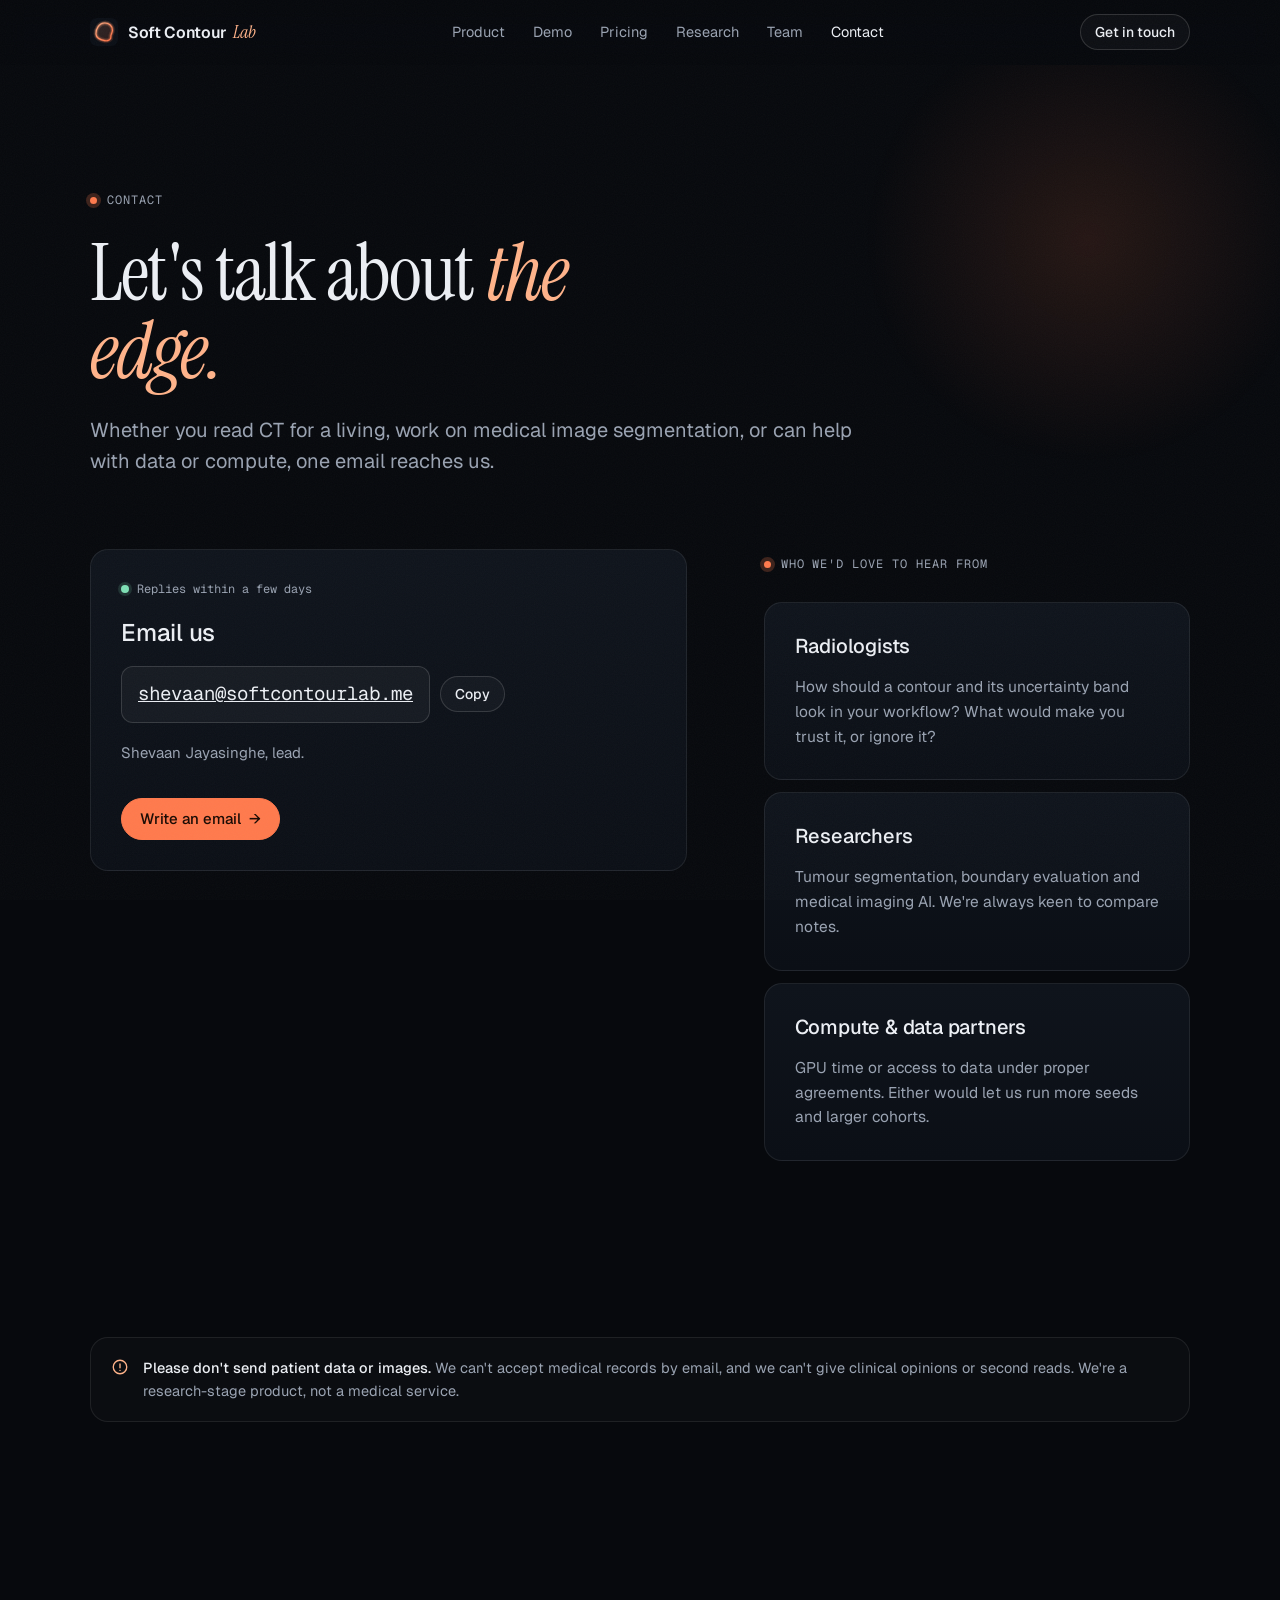
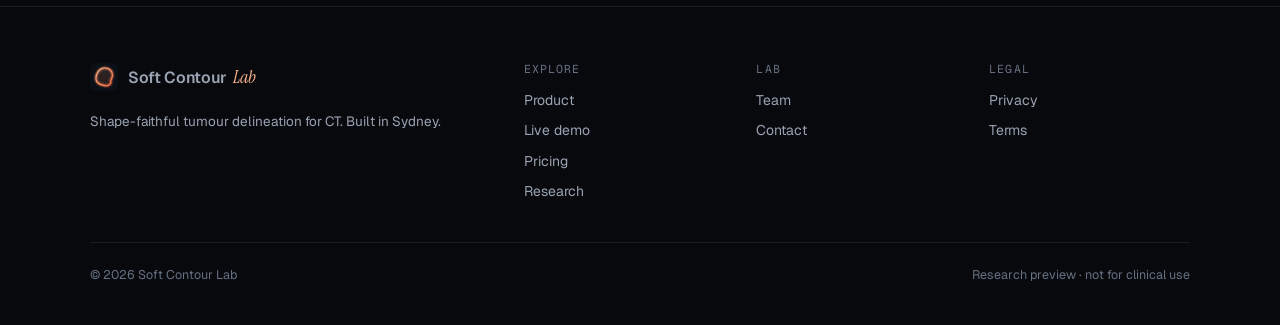
==== commit 811a5f70: "Live demo MVP, team photos, product-first research page - demo.html: real CT viewer (4 cases) with s" ====
--- a/contact.html
+++ b/contact.html
@@ -31,6 +31,7 @@
     <nav aria-label="Primary">
       <ul class="nav-links" id="nav-links">
         <li><a href="./#product" data-page="product">Product</a></li>
+        <li><a href="demo.html" data-page="demo">Demo</a></li>
         <li><a href="./#pricing" data-page="pricing">Pricing</a></li>
         <li><a href="research.html" data-page="research">Research</a></li>
         <li><a href="team.html" data-page="team">Team</a></li>
@@ -76,7 +77,7 @@
           </article>
           <article class="card reveal d1">
             <h3 class="h3">Researchers</h3>
-            <p class="mt-s">Report-supervised segmentation, boundary metrics, or pancreatic CT datasets with real paired reports.</p>
+            <p class="mt-s">Tumour segmentation, boundary evaluation and medical imaging AI. We're always keen to compare notes.</p>
           </article>
           <article class="card reveal d2">
             <h3 class="h3">Compute &amp; data partners</h3>
@@ -106,7 +107,7 @@
       </div>
       <div>
         <h4>Explore</h4>
-        <ul><li><a href="./#product">Product</a></li><li><a href="./#pricing">Pricing</a></li><li><a href="research.html">Research</a></li></ul>
+        <ul><li><a href="./#product">Product</a></li><li><a href="demo.html">Live demo</a></li><li><a href="./#pricing">Pricing</a></li><li><a href="research.html">Research</a></li></ul>
       </div>
       <div>
         <h4>Lab</h4>
--- a/assets/css/site.css
+++ b/assets/css/site.css
@@ -535,3 +535,23 @@
   background: radial-gradient(80% 60% at 100% 0%, rgba(255,122,77,.10), transparent 70%), linear-gradient(180deg, var(--panel), var(--bg-2)); }
 .price .tag { align-self: flex-start; margin-bottom: 6px; }
 .price-big { font-family: var(--font-serif); font-size: clamp(48px, 6vw, 72px); line-height: .95; letter-spacing: -0.03em; }
+
+/* live demo */
+.viewer-badge.live { color: var(--ok); border-color: rgba(126,224,181,.35); }
+.demo-canvas { flex-direction: column; }
+.demo-canvas canvas { cursor: ns-resize; outline: none; }
+.slice-slider { position: absolute; left: 14px; right: 14px; bottom: 34px; width: auto; accent-color: var(--contour); }
+.case-list { display: grid; gap: 6px; }
+.case-btn { display: grid; gap: 2px; text-align: left; padding: 9px 11px; border-radius: 10px; border: 1px solid var(--line);
+  background: rgba(255,255,255,.02); color: var(--muted); font: 400 12px/1.35 var(--font-sans); cursor: pointer; }
+.case-btn b { color: var(--text); font-weight: 500; font-size: 13px; }
+.case-btn[aria-pressed="true"] { border-color: rgba(255,122,77,.5); background: rgba(255,122,77,.08); }
+.readout { font-family: var(--font-serif); font-size: 34px; line-height: 1; margin-bottom: 8px; }
+.seg3 { grid-template-columns: 1fr 1fr 1fr; }
+.toggle { display: flex; align-items: center; gap: 8px; font-size: 13px; color: var(--muted); cursor: pointer; }
+.toggle input { accent-color: var(--contour); }
+.sw.hard { background: rgba(143,179,255,.5); border: 1.5px solid var(--prior); }
+.sw.panc { border: 1.5px dashed rgba(255,255,255,.6); height: 12px; }
+.demo-credits { font-size: 13px; color: var(--dim); max-width: 90ch; line-height: 1.6; }
+@media (max-width: 960px) { .demo-left { display: flex !important; flex-direction: column; border-right: 0; border-bottom: 1px solid var(--line); }
+  .demo-left .case-list { grid-template-columns: repeat(2, minmax(0,1fr)); } .viewer-body > .demo-left { order: 0; } }
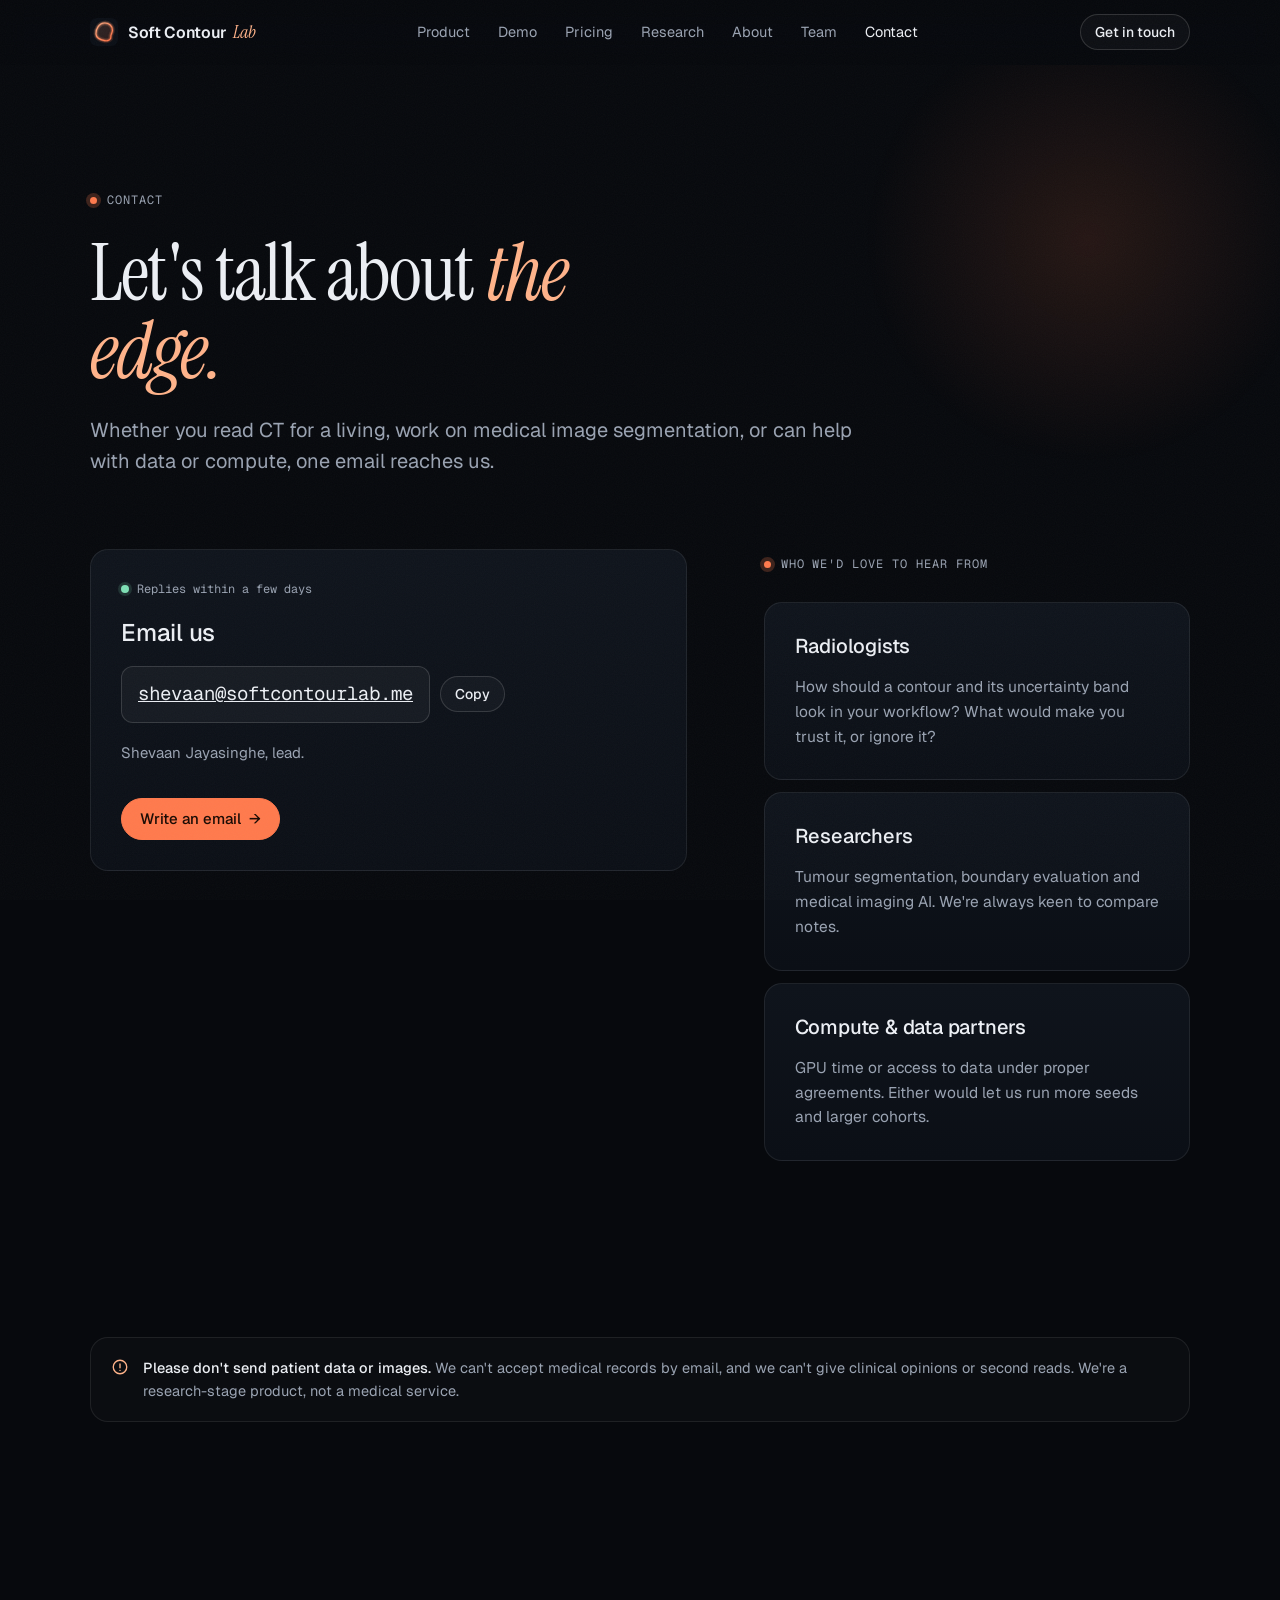
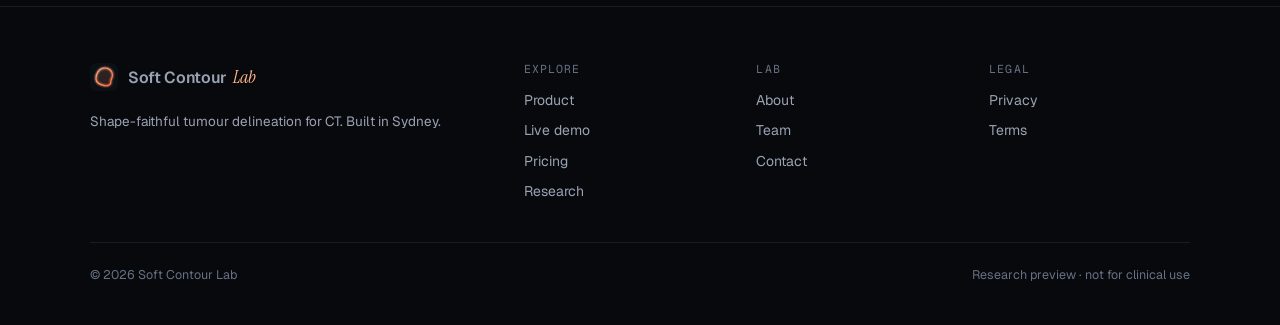
==== commit 3da988b3: "Add About page and founder LinkedIn - about.html: what Soft Contour does, at-a-glance facts, how it " ====
--- a/contact.html
+++ b/contact.html
@@ -34,6 +34,7 @@
         <li><a href="demo.html" data-page="demo">Demo</a></li>
         <li><a href="./#pricing" data-page="pricing">Pricing</a></li>
         <li><a href="research.html" data-page="research">Research</a></li>
+        <li><a href="about.html" data-page="about">About</a></li>
         <li><a href="team.html" data-page="team">Team</a></li>
         <li><a href="contact.html" data-page="contact">Contact</a></li>
       </ul>
@@ -111,7 +112,7 @@
       </div>
       <div>
         <h4>Lab</h4>
-        <ul><li><a href="team.html">Team</a></li><li><a href="contact.html">Contact</a></li></ul>
+        <ul><li><a href="about.html">About</a></li><li><a href="team.html">Team</a></li><li><a href="contact.html">Contact</a></li></ul>
       </div>
       <div>
         <h4>Legal</h4>
--- a/assets/css/site.css
+++ b/assets/css/site.css
@@ -555,3 +555,18 @@
 .demo-credits { font-size: 13px; color: var(--dim); max-width: 90ch; line-height: 1.6; }
 @media (max-width: 960px) { .demo-left { display: flex !important; flex-direction: column; border-right: 0; border-bottom: 1px solid var(--line); }
   .demo-left .case-list { grid-template-columns: repeat(2, minmax(0,1fr)); } .viewer-body > .demo-left { order: 0; } }
+
+/* about */
+.facts { display: flex; flex-direction: column; gap: 18px; }
+.facts dl { margin: 0; display: grid; gap: 0; }
+.facts dl > div { display: grid; grid-template-columns: 130px 1fr; gap: 12px; padding: 11px 0; border-bottom: 1px solid var(--line); font-size: 15px; }
+.facts dl > div:last-child { border-bottom: 0; }
+.facts dt { font-family: var(--font-mono); font-size: 11.5px; letter-spacing: .06em; text-transform: uppercase; color: var(--dim); padding-top: 2px; }
+.facts dd { margin: 0; color: var(--text); }
+.founder { display: flex; gap: 22px; align-items: center; }
+.founder .avatar { width: 112px; height: 112px; }
+.founder .who { font-family: var(--font-mono); font-size: 11px; letter-spacing: .12em; text-transform: uppercase; color: var(--contour-soft); }
+.founder .btn svg, .li-link svg { flex: none; }
+.li-link { display: inline-flex; align-items: center; gap: 6px; font-size: 13px; color: var(--muted); text-decoration: none; border: 1px solid var(--line-2); border-radius: 999px; padding: 5px 11px; transition: color .2s, border-color .2s; }
+.li-link:hover { color: var(--text); border-color: rgba(255,255,255,.3); }
+@media (max-width: 520px) { .founder { flex-direction: column; text-align: center; } .facts dl > div { grid-template-columns: 1fr; gap: 2px; } }
